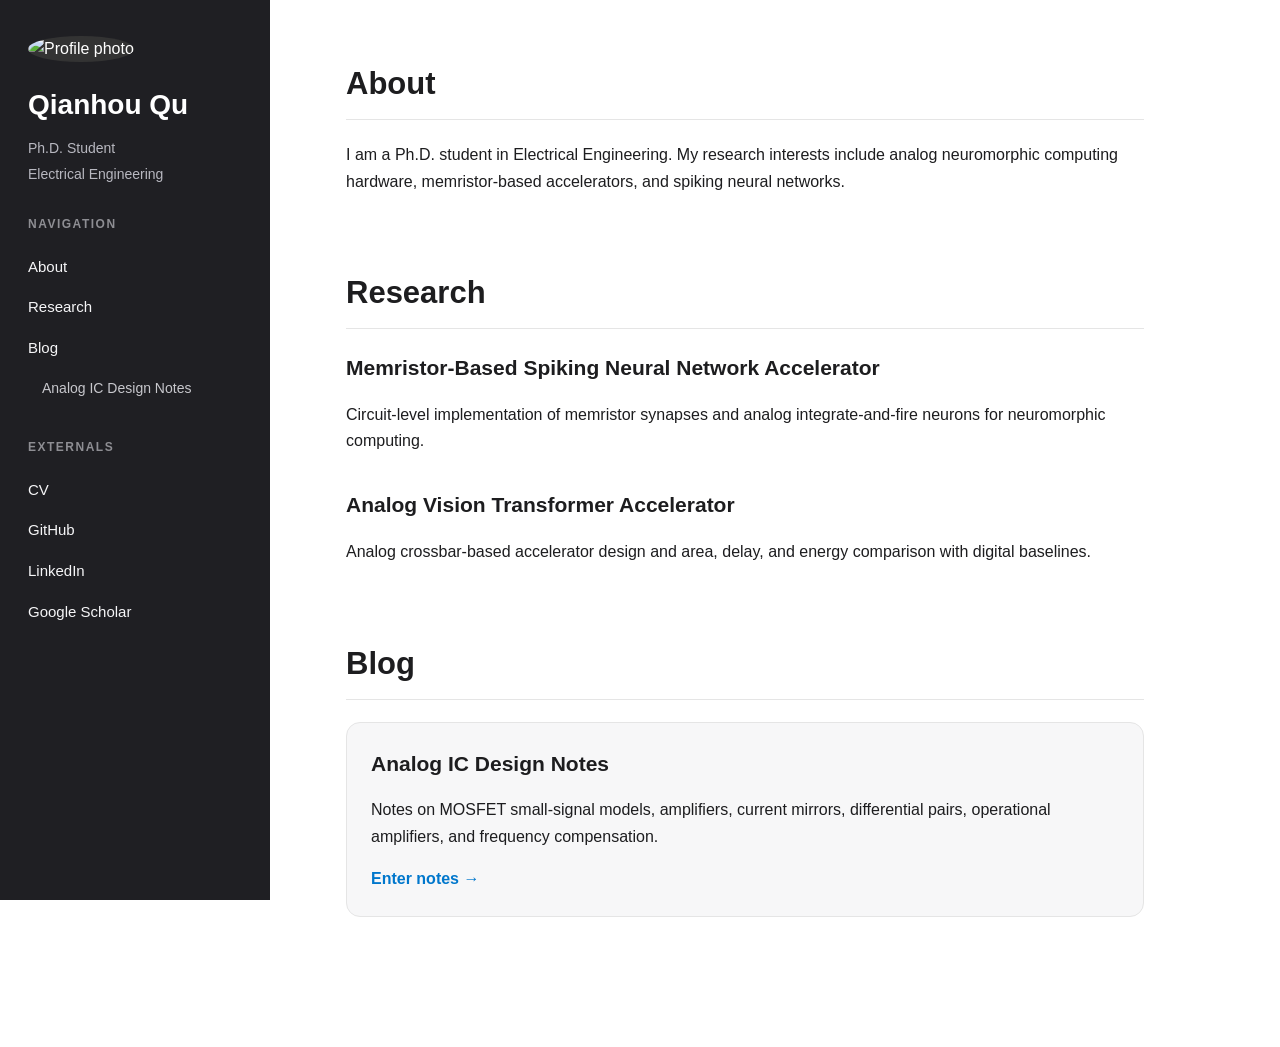
==== index.html @ 6e9bb868 "init personal website" ====
<!DOCTYPE html>
<html lang="en">
<head>
  <meta charset="UTF-8" />
  <meta name="viewport" content="width=device-width, initial-scale=1.0" />

  <title>Qianhou Qu</title>
  <link rel="stylesheet" href="style.css" />
</head>

<body>
  <aside class="sidebar">
    <div class="profile">
      <img src="assets/profile.jpg" alt="Profile photo" class="profile-img" />

      <h1>Qianhou Qu</h1>
      <p class="subtitle">Ph.D. Student</p>
      <p class="subtitle">Electrical Engineering</p>
    </div>

    <nav class="nav">
      <p class="nav-title">NAVIGATION</p>
      <a href="#about">About</a>
      <a href="#research">Research</a>
      <a href="#blog">Blog</a>
      <a class="sub-link" href="blog/analog-ic-design-notes/index.html">
        Analog IC Design Notes
      </a>

      <p class="nav-title">EXTERNALS</p>
      <a href="assets/cv.pdf" target="_blank">CV</a>
      <a href="https://github.com/QQH-code" target="_blank">GitHub</a>
      <a href="#" target="_blank">LinkedIn</a>
      <a href="#" target="_blank">Google Scholar</a>
    </nav>
  </aside>

  <main class="content">
    <section id="about">
      <h2>About</h2>

      <p>
        I am a Ph.D. student in Electrical Engineering. My research interests include
        analog neuromorphic computing hardware, memristor-based
        accelerators, and spiking neural networks.
      </p>
    </section>

    <section id="research">
      <h2>Research</h2>

      <div class="research-item">
        <h3>Memristor-Based Spiking Neural Network Accelerator</h3>
        <p>
          Circuit-level implementation of memristor synapses and analog integrate-and-fire
          neurons for neuromorphic computing.
        </p>
      </div>

      <div class="research-item">
        <h3>Analog Vision Transformer Accelerator</h3>
        <p>
          Analog crossbar-based accelerator design and area, delay, and energy comparison
          with digital baselines.
        </p>
      </div>
    </section>

    <section id="blog">
      <h2>Blog</h2>

      <div class="blog-card">
        <h3>Analog IC Design Notes</h3>
        <p>
          Notes on MOSFET small-signal models, amplifiers, current mirrors,
          differential pairs, operational amplifiers, and frequency compensation.
        </p>
        <a href="blog/analog-ic-design-notes/index.html">Enter notes →</a>
      </div>
    </section>
  </main>
</body>
</html>
---- style.css ----
:root {
  --sidebar-width: 270px;
  --sidebar-bg: #1f1f23;
  --main-bg: #ffffff;
  --text-main: #1d1d1f;
  --accent: #0077cc;
  --border: #e5e5e5;
  --card-bg: #f7f7f8;
}

* {
  box-sizing: border-box;
}

html {
  scroll-behavior: smooth;
}

body {
  margin: 0;
  font-family: -apple-system, BlinkMacSystemFont, "Inter", "Segoe UI", sans-serif;
  color: var(--text-main);
  background: var(--main-bg);
  line-height: 1.65;
}

.sidebar {
  position: fixed;
  top: 0;
  left: 0;
  width: var(--sidebar-width);
  height: 100vh;
  padding: 36px 28px;
  background: var(--sidebar-bg);
  color: white;
  overflow-y: auto;
}

.profile-img {
  width: 135px;
  height: 135px;
  object-fit: cover;
  border-radius: 50%;
  margin-bottom: 20px;
  background: #333;
}

.profile h1 {
  font-size: 28px;
  margin: 0 0 8px;
}

.subtitle {
  margin: 3px 0;
  color: #b8b8c0;
  font-size: 14px;
}

.nav {
  display: flex;
  flex-direction: column;
  gap: 8px;
}

.nav-title {
  margin: 26px 0 8px;
  font-size: 12px;
  letter-spacing: 1.5px;
  color: #8e8e93;
  font-weight: 700;
}

.nav a {
  color: #f5f5f7;
  text-decoration: none;
  font-size: 15px;
  padding: 4px 0;
}

.nav a:hover {
  color: var(--accent);
}

.nav .sub-link {
  padding-left: 14px;
  font-size: 14px;
  color: #c7c7cc;
}

.content {
  margin-left: var(--sidebar-width);
  max-width: 950px;
  padding: 58px 76px;
}

section {
  margin-bottom: 72px;
}

h2 {
  font-size: 31px;
  margin: 0 0 22px;
  border-bottom: 1px solid var(--border);
  padding-bottom: 10px;
}

h3 {
  font-size: 21px;
  margin: 0 0 8px;
}

p {
  font-size: 16px;
}

a {
  color: var(--accent);
}

.research-item {
  margin-bottom: 34px;
}

.blog-card {
  margin-top: 22px;
  padding: 24px;
  background: var(--card-bg);
  border-radius: 14px;
  border: 1px solid var(--border);
}

.blog-card a {
  font-weight: 600;
  text-decoration: none;
}

@media (max-width: 850px) {
  .sidebar {
    position: relative;
    width: 100%;
    height: auto;
  }

  .content {
    margin-left: 0;
    padding: 34px 24px;
  }
}
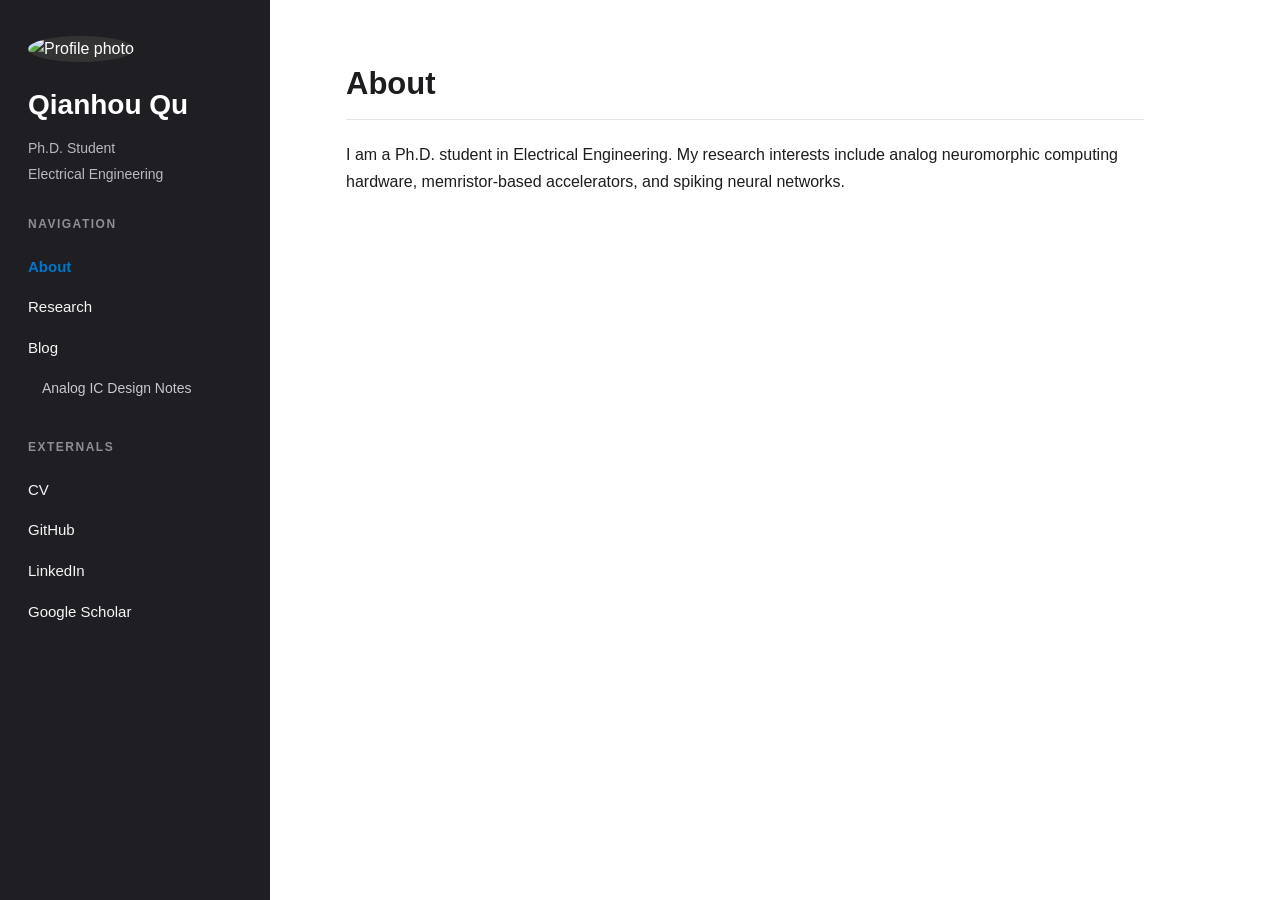
==== commit 33cde061: "change homepage to tab layout" ====
--- a/index.html
+++ b/index.html
@@ -20,9 +20,9 @@
 
     <nav class="nav">
       <p class="nav-title">NAVIGATION</p>
-      <a href="#about">About</a>
-      <a href="#research">Research</a>
-      <a href="#blog">Blog</a>
+      <a href="#about" class="tab-link active" data-tab="about">About</a>
+      <a href="#research" class="tab-link" data-tab="research">Research</a>
+      <a href="#blog" class="tab-link" data-tab="blog">Blog</a>
       <a class="sub-link" href="blog/analog-ic-design-notes/index.html">
         Analog IC Design Notes
       </a>
@@ -36,7 +36,7 @@
   </aside>
 
   <main class="content">
-    <section id="about">
+    <section id="about" class="page-section active">
       <h2>About</h2>
 
       <p>
@@ -46,7 +46,7 @@
       </p>
     </section>
 
-    <section id="research">
+    <section id="research" class="page-section">
       <h2>Research</h2>
 
       <div class="research-item">
@@ -66,7 +66,7 @@
       </div>
     </section>
 
-    <section id="blog">
+    <section id="blog" class="page-section">
       <h2>Blog</h2>
 
       <div class="blog-card">
@@ -79,5 +79,54 @@
       </div>
     </section>
   </main>
+<script>
+  const tabLinks = document.querySelectorAll(".tab-link");
+  const sections = document.querySelectorAll(".page-section");
+
+  function showTab(tabId) {
+    sections.forEach(section => {
+      section.classList.remove("active");
+    });
+
+    tabLinks.forEach(link => {
+      link.classList.remove("active");
+    });
+
+    const targetSection = document.getElementById(tabId);
+    const targetLink = document.querySelector(`.tab-link[data-tab="${tabId}"]`);
+
+    if (targetSection) {
+      targetSection.classList.add("active");
+    }
+
+    if (targetLink) {
+      targetLink.classList.add("active");
+    }
+  }
+
+  tabLinks.forEach(link => {
+    link.addEventListener("click", event => {
+      event.preventDefault();
+
+      const tabId = link.getAttribute("data-tab");
+      showTab(tabId);
+
+      history.pushState(null, "", `#${tabId}`);
+    });
+  });
+
+  const initialTab = window.location.hash.replace("#", "") || "about";
+
+  if (document.getElementById(initialTab)) {
+    showTab(initialTab);
+  } else {
+    showTab("about");
+  }
+
+  window.addEventListener("popstate", () => {
+    const tabId = window.location.hash.replace("#", "") || "about";
+    showTab(tabId);
+  });
+</script>
 </body>
 </html>
--- a/style.css
+++ b/style.css
@@ -134,6 +134,19 @@
   text-decoration: none;
 }
 
+.page-section {
+  display: none;
+}
+
+.page-section.active {
+  display: block;
+}
+
+.nav a.active {
+  color: var(--accent);
+  font-weight: 700;
+}
+
 @media (max-width: 850px) {
   .sidebar {
     position: relative;
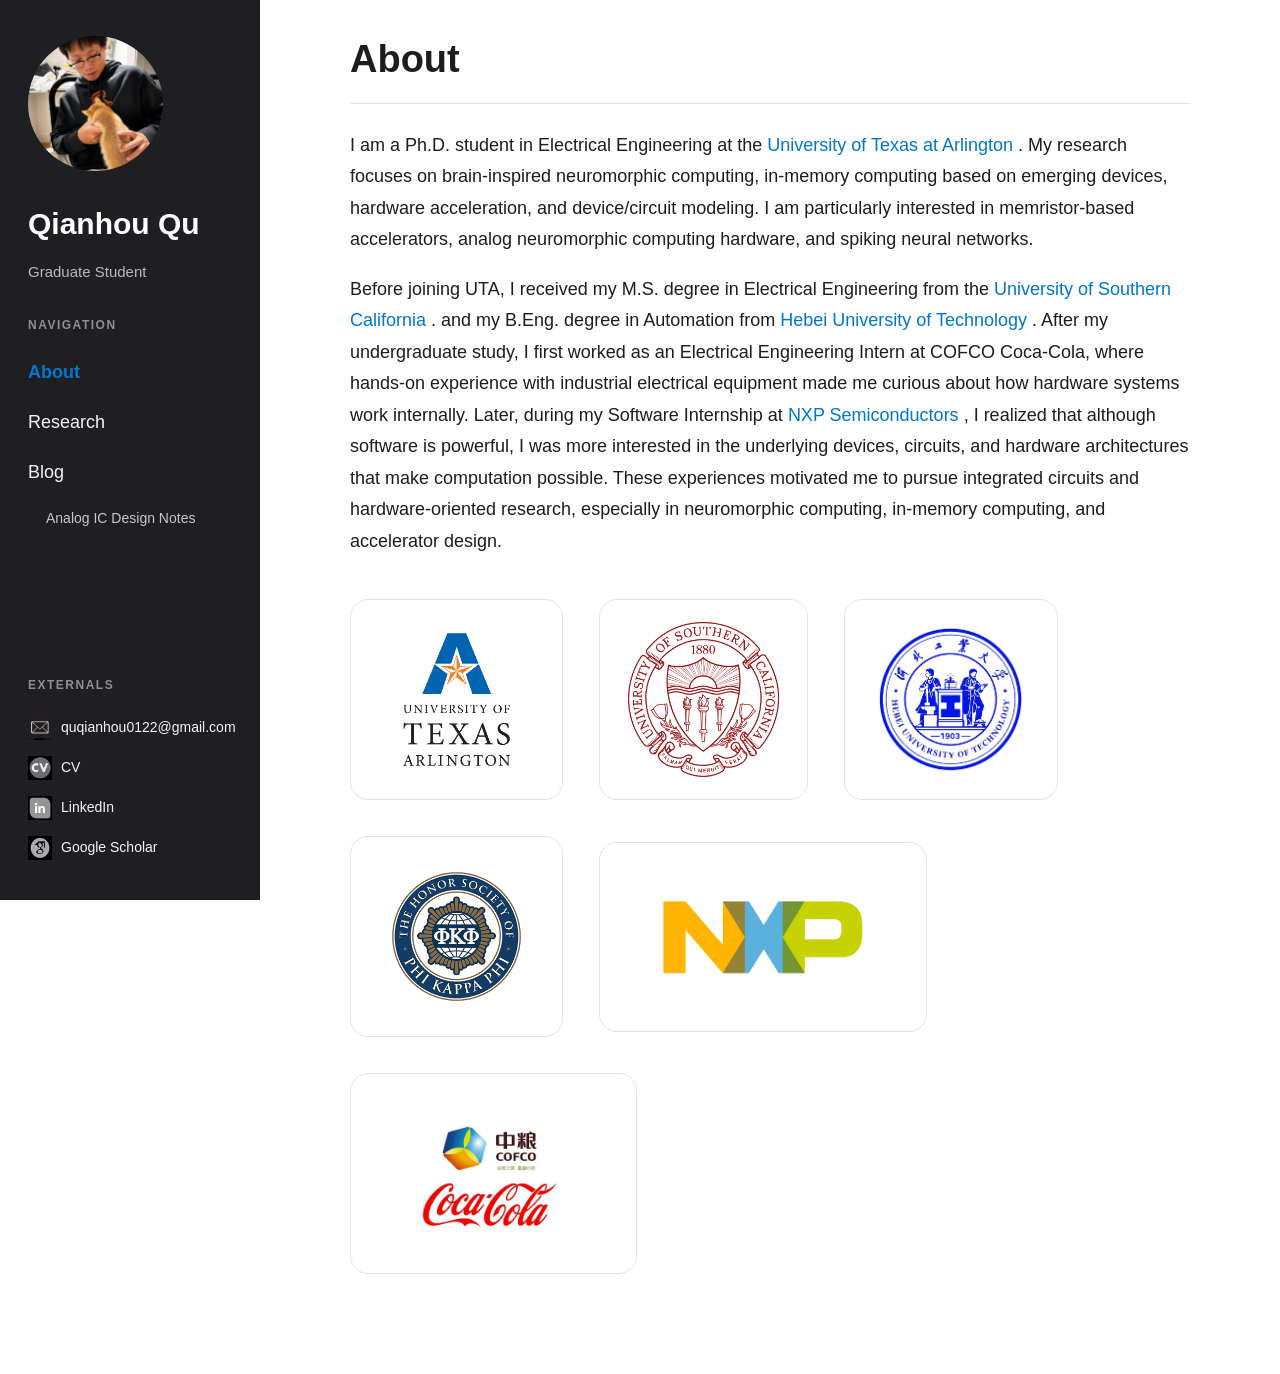
==== commit 7fd580c2: "update personal website" ====
--- a/index.html
+++ b/index.html
@@ -11,11 +11,10 @@
 <body>
   <aside class="sidebar">
     <div class="profile">
-      <img src="assets/profile.jpg" alt="Profile photo" class="profile-img" />
+      <img src="assets/profile.png" alt="Profile photo" class="profile-img" />
 
       <h1>Qianhou Qu</h1>
-      <p class="subtitle">Ph.D. Student</p>
-      <p class="subtitle">Electrical Engineering</p>
+      <p class="subtitle">Graduate Student</p>
     </div>
 
     <nav class="nav">
@@ -27,23 +26,89 @@
         Analog IC Design Notes
       </a>
 
-      <p class="nav-title">EXTERNALS</p>
-      <a href="assets/cv.pdf" target="_blank">CV</a>
-      <a href="https://github.com/QQH-code" target="_blank">GitHub</a>
-      <a href="#" target="_blank">LinkedIn</a>
-      <a href="#" target="_blank">Google Scholar</a>
+        <p class="nav-title external-title">EXTERNALS</p>
+
+        <a class="external-link email-link" href="mailto:quqianhou0122@gmail.com">
+        <img src="assets/mail.avif" alt="Email icon" class="external-icon" />
+        <span class="email-text">quqianhou0122@gmail.com</span>
+        </a>
+
+        <a class="external-link" href="assets/cv.pdf" target="_blank" rel="noopener noreferrer">
+        <img src="assets/cv.png" alt="CV icon" class="external-icon" />
+        <span>CV</span>
+        </a>
+
+        <a class="external-link" href="https://www.linkedin.com/in/qianhou-qu-461689366" target="_blank" rel="noopener noreferrer">
+        <img src="assets/linkedin.png" alt="LinkedIn icon" class="external-icon" />
+        <span>LinkedIn</span>
+        </a>
+
+        <a class="external-link" href="https://scholar.google.com/citations?user=DLuZVksAAAAJ&hl=en" target="_blank" rel="noopener noreferrer">
+        <img src="assets/google-scholar.png" alt="Google Scholar icon" class="external-icon" />
+        <span>Google Scholar</span>
+        </a>
     </nav>
   </aside>
 
   <main class="content">
     <section id="about" class="page-section active">
-      <h2>About</h2>
-
-      <p>
-        I am a Ph.D. student in Electrical Engineering. My research interests include
-        analog neuromorphic computing hardware, memristor-based
-        accelerators, and spiking neural networks.
-      </p>
+    <h2>About</h2>
+
+    <p>
+        I am a Ph.D. student in Electrical Engineering at the
+        <a href="https://www.uta.edu/" target="_blank" rel="noopener noreferrer">
+        University of Texas at Arlington
+        </a>. My research focuses on brain-inspired neuromorphic computing, in-memory computing
+        based on emerging devices, hardware acceleration, and device/circuit modeling.
+        I am particularly interested in memristor-based accelerators, analog neuromorphic
+        computing hardware, and spiking neural networks.
+    </p>
+
+    <p>
+        Before joining UTA, I received my M.S. degree in Electrical Engineering from the
+        <a href="https://minghsiehece.usc.edu/" target="_blank" rel="noopener noreferrer">
+        University of Southern California
+        </a>. and my B.Eng. degree in Automation from
+        <a href="https://www.hebut.edu.cn/" target="_blank" rel="noopener noreferrer">
+        Hebei University of Technology
+        </a>. After my undergraduate study, I first worked as an Electrical Engineering
+        Intern at COFCO Coca-Cola, where hands-on experience with industrial electrical
+        equipment made me curious about how hardware systems work internally. Later, during
+        my Software Internship at
+        <a href="https://www.nxp.com/" target="_blank" rel="noopener noreferrer">
+        NXP Semiconductors
+        </a>, I realized that although software is powerful, I was more interested in the
+        underlying devices, circuits, and hardware architectures that make computation
+        possible. These experiences motivated me to pursue integrated circuits and
+        hardware-oriented research, especially in neuromorphic computing, in-memory
+        computing, and accelerator design.
+    </p>
+
+    <div class="school-logos">
+        <a href="https://www.uta.edu/" target="_blank" rel="noopener noreferrer">
+            <img src="assets/uta-logo.png" alt="University of Texas at Arlington logo" />
+        </a>
+
+        <a href="https://minghsiehece.usc.edu/" target="_blank" rel="noopener noreferrer">
+            <img src="assets/usc-logo.png" alt="University of Southern California logo" />
+        </a>
+
+        <a href="https://www.hebut.edu.cn/" target="_blank" rel="noopener noreferrer">
+            <img src="assets/hebut-logo.png" alt="Hebei University of Technology logo" />
+        </a>
+
+        <a href="https://www.phikappaphi.org/" target="_blank" rel="noopener noreferrer">
+            <img src="assets/pkp.png" alt="Phi Kappa Phi logo" />
+        </a>
+
+        <a href="https://www.nxp.com/" target="_blank" rel="noopener noreferrer">
+            <img src="assets/nxp.avif" alt="NXP Semiconductors logo" />
+        </a>
+
+        <a href="#" target="_blank" rel="noopener noreferrer">
+            <img src="assets/cola.jpeg" alt="COFCO Coca-Cola logo" />
+        </a>
+    </div>
     </section>
 
     <section id="research" class="page-section">
@@ -83,7 +148,18 @@
   const tabLinks = document.querySelectorAll(".tab-link");
   const sections = document.querySelectorAll(".page-section");
 
-  function showTab(tabId) {
+  const tabOrder = ["about", "research", "blog"];
+  let currentTab = window.location.hash.replace("#", "") || "about";
+  let isSwitching = false;
+
+  let scrollBuffer = 0;
+  const scrollThreshold = 1220;
+
+  function showTab(tabId, resetScroll = true) {
+    if (!tabOrder.includes(tabId)) {
+      tabId = "about";
+    }
+
     sections.forEach(section => {
       section.classList.remove("active");
     });
@@ -102,6 +178,16 @@
     if (targetLink) {
       targetLink.classList.add("active");
     }
+
+    currentTab = tabId;
+    history.pushState(null, "", `#${tabId}`);
+
+    if (resetScroll) {
+      window.scrollTo({
+        top: 0,
+        behavior: "smooth"
+      });
+    }
   }
 
   tabLinks.forEach(link => {
@@ -109,24 +195,100 @@
       event.preventDefault();
 
       const tabId = link.getAttribute("data-tab");
-      showTab(tabId);
-
-      history.pushState(null, "", `#${tabId}`);
+      showTab(tabId, true);
     });
   });
 
-  const initialTab = window.location.hash.replace("#", "") || "about";
-
-  if (document.getElementById(initialTab)) {
-    showTab(initialTab);
-  } else {
-    showTab("about");
-  }
+  function isAtPageBottom() {
+    return window.innerHeight + window.scrollY >= document.documentElement.scrollHeight - 5;
+  }
+
+  function isAtPageTop() {
+    return window.scrollY <= 5;
+  }
+
+  function switchToNextTab() {
+    const currentIndex = tabOrder.indexOf(currentTab);
+
+    if (currentIndex < tabOrder.length - 1) {
+      showTab(tabOrder[currentIndex + 1], true);
+    }
+  }
+
+  function switchToPreviousTab() {
+    const currentIndex = tabOrder.indexOf(currentTab);
+
+    if (currentIndex > 0) {
+      showTab(tabOrder[currentIndex - 1], false);
+
+      setTimeout(() => {
+        window.scrollTo({
+          top: document.documentElement.scrollHeight,
+          behavior: "smooth"
+        });
+      }, 50);
+    }
+  }
+
+    window.addEventListener(
+    "wheel",
+    event => {
+        if (isSwitching) return;
+
+        const scrollingDown = event.deltaY > 0;
+        const scrollingUp = event.deltaY < 0;
+
+        if (scrollingDown && isAtPageBottom()) {
+        const currentIndex = tabOrder.indexOf(currentTab);
+
+        if (currentIndex < tabOrder.length - 1) {
+            event.preventDefault();
+
+            scrollBuffer += Math.abs(event.deltaY);
+
+            if (scrollBuffer >= scrollThreshold) {
+            isSwitching = true;
+            scrollBuffer = 0;
+
+            switchToNextTab();
+
+            setTimeout(() => {
+                isSwitching = false;
+            }, 1000);
+            }
+        }
+        } else if (scrollingUp && isAtPageTop()) {
+        const currentIndex = tabOrder.indexOf(currentTab);
+
+        if (currentIndex > 0) {
+            event.preventDefault();
+
+            scrollBuffer += Math.abs(event.deltaY);
+
+            if (scrollBuffer >= scrollThreshold) {
+            isSwitching = true;
+            scrollBuffer = 0;
+
+            switchToPreviousTab();
+
+            setTimeout(() => {
+                isSwitching = false;
+            }, 1000);
+            }
+        }
+        } else {
+        scrollBuffer = 0;
+        }
+    },
+    { passive: false }
+    );
 
   window.addEventListener("popstate", () => {
     const tabId = window.location.hash.replace("#", "") || "about";
-    showTab(tabId);
+    showTab(tabId, true);
   });
+
+  showTab(currentTab, false);
 </script>
 </body>
 </html>
--- a/style.css
+++ b/style.css
@@ -1,5 +1,5 @@
 :root {
-  --sidebar-width: 270px;
+  --sidebar-width: 260px;
   --sidebar-bg: #1f1f23;
   --main-bg: #ffffff;
   --text-main: #1d1d1f;
@@ -34,6 +34,9 @@
   background: var(--sidebar-bg);
   color: white;
   overflow-y: auto;
+
+  display: flex;
+  flex-direction: column;
 }
 
 .profile-img {
@@ -46,20 +49,21 @@
 }
 
 .profile h1 {
-  font-size: 28px;
-  margin: 0 0 8px;
+  font-size: 30px;
+  margin: 0 0 10px;
 }
 
 .subtitle {
-  margin: 3px 0;
+  margin: 4px 0;
   color: #b8b8c0;
-  font-size: 14px;
+  font-size: 15px;
 }
 
 .nav {
   display: flex;
   flex-direction: column;
   gap: 8px;
+  flex: 1;
 }
 
 .nav-title {
@@ -70,11 +74,15 @@
   font-weight: 700;
 }
 
+.external-title {
+  margin-top: auto;
+}
+
 .nav a {
   color: #f5f5f7;
   text-decoration: none;
-  font-size: 15px;
-  padding: 4px 0;
+  font-size: 18px;
+  padding: 6px 0;
 }
 
 .nav a:hover {
@@ -82,15 +90,30 @@
 }
 
 .nav .sub-link {
-  padding-left: 14px;
+  padding-left: 18px;
   font-size: 14px;
   color: #c7c7cc;
 }
 
+.nav a.external-link {
+  display: flex;
+  align-items: center;
+  gap: 9px;
+  font-size: 14px;
+  padding: 4px 0;
+}
+
+.external-icon {
+  width: 24px;
+  height: 24px;
+  object-fit: contain;
+  flex-shrink: 0;
+}
+
 .content {
   margin-left: var(--sidebar-width);
-  max-width: 950px;
-  padding: 58px 76px;
+  max-width: 1200px;
+  padding: 28px 90px;
 }
 
 section {
@@ -98,23 +121,25 @@
 }
 
 h2 {
-  font-size: 31px;
-  margin: 0 0 22px;
+  font-size: 38px;
+  margin: 0 0 26px;
   border-bottom: 1px solid var(--border);
-  padding-bottom: 10px;
+  padding-bottom: 12px;
 }
 
 h3 {
-  font-size: 21px;
-  margin: 0 0 8px;
+  font-size: 25px;
+  margin: 0 0 10px;
 }
 
 p {
-  font-size: 16px;
+  font-size: 18px;
+  line-height: 1.75;
 }
 
 a {
   color: var(--accent);
+  text-decoration: none;
 }
 
 .research-item {
@@ -140,6 +165,19 @@
 
 .page-section.active {
   display: block;
+  animation: sectionFadeIn 0.45s ease;
+}
+
+@keyframes sectionFadeIn {
+  from {
+    opacity: 0;
+    transform: translateY(18px);
+  }
+
+  to {
+    opacity: 1;
+    transform: translateY(0);
+  }
 }
 
 .nav a.active {
@@ -158,4 +196,33 @@
     margin-left: 0;
     padding: 34px 24px;
   }
-}+}
+.school-logos {
+  display: flex;
+  align-items: center;
+  gap: 36px;
+  margin-top: 42px;
+  flex-wrap: wrap;
+}
+
+.school-logos a {
+  display: inline-flex;
+  align-items: center;
+  justify-content: center;
+  padding: 22px 28px;
+  background: #ffffff;
+  border: 1px solid var(--border);
+  border-radius: 18px;
+  transition: transform 0.2s ease, box-shadow 0.2s ease;
+}
+
+.school-logos a:hover {
+  transform: translateY(-3px);
+  box-shadow: 0 8px 22px rgba(0, 0, 0, 0.08);
+}
+
+.school-logos img {
+  max-width: 270px;
+  max-height: 155px;
+  object-fit: contain;
+}
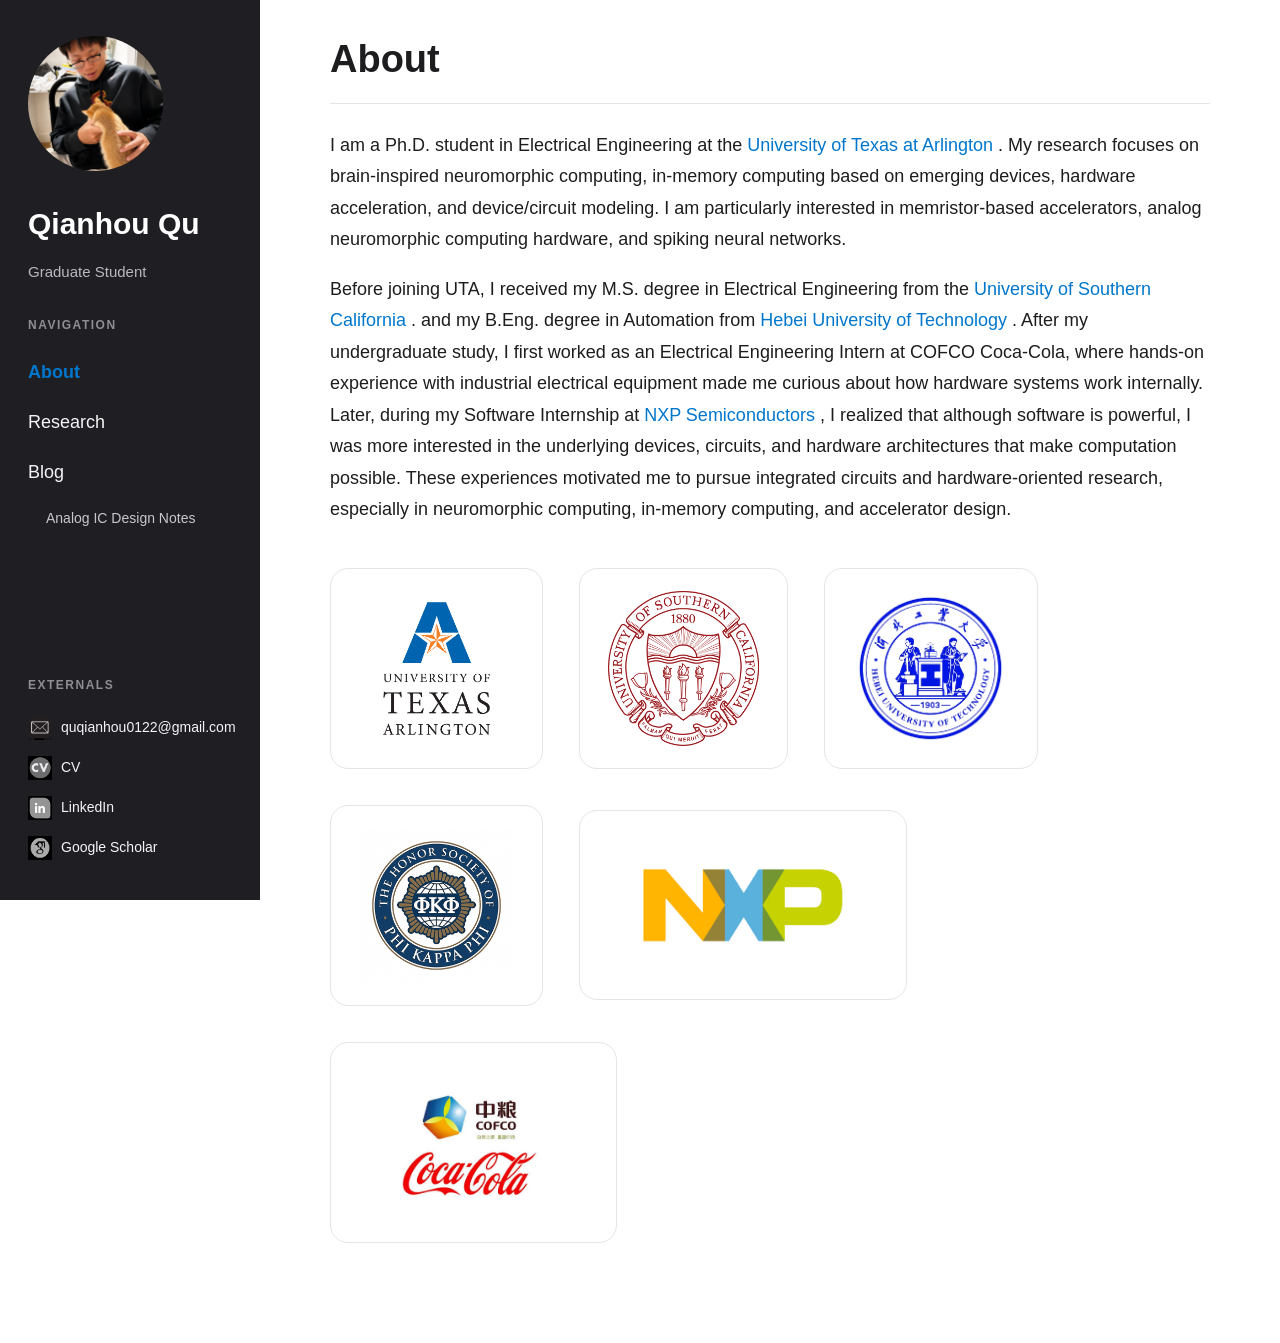
==== commit 34aa2baf: "update research publications" ====
--- a/index.html
+++ b/index.html
@@ -3,6 +3,16 @@
 <head>
   <meta charset="UTF-8" />
   <meta name="viewport" content="width=device-width, initial-scale=1.0" />
+
+  <!-- Google tag (gtag.js) -->
+  <script async src="https://www.googletagmanager.com/gtag/js?id=G-CQSM8P7JH0"></script>
+  <script>
+    window.dataLayer = window.dataLayer || [];
+    function gtag(){dataLayer.push(arguments);}
+    gtag("js", new Date());
+
+    gtag("config", "G-CQSM8P7JH0");
+  </script>
 
   <title>Qianhou Qu</title>
   <link rel="stylesheet" href="style.css" />
@@ -112,23 +122,220 @@
     </section>
 
     <section id="research" class="page-section">
-      <h2>Research</h2>
-
-      <div class="research-item">
-        <h3>Memristor-Based Spiking Neural Network Accelerator</h3>
-        <p>
-          Circuit-level implementation of memristor synapses and analog integrate-and-fire
-          neurons for neuromorphic computing.
-        </p>
-      </div>
-
-      <div class="research-item">
-        <h3>Analog Vision Transformer Accelerator</h3>
-        <p>
-          Analog crossbar-based accelerator design and area, delay, and energy comparison
-          with digital baselines.
-        </p>
-      </div>
+    <h2>Research</h2>
+    <article class="paper-card">
+    <div class="paper-gallery">
+        <div class="paper-gallery-track">
+        <img
+            src="assets/jetc1.png"
+            alt="JETC under-review paper figure 1"
+        />
+
+        <img
+            src="assets/jetc2.png"
+            alt="JETC under-review paper figure 2"
+        />
+
+        <img
+            src="assets/jetc3.png"
+            alt="JETC under-review paper figure 3"
+        />
+
+        <img
+            src="assets/jetc4.png"
+            alt="JETC under-review paper figure 4"
+        />
+        </div>
+    </div>
+
+    <div class="paper-info">
+        <h3>Compact and Energy-Efficient Memristive Spiking Neuromorphic Accelerator for Bio-inspired Interception Tasks</h3>
+
+        <p class="paper-authors">
+        <strong>Qianhou Qu</strong>,
+        Sheng Lu,
+        Sungyong Jung,
+        Qilian Liang,
+        and Chenyun Pan
+        </p>
+
+        <div class="paper-links">
+        <div class="paper-link-row">
+            <a href="https://arxiv.org/pdf/2605.31141" target="_blank" rel="noopener noreferrer">
+            Paper
+            </a>
+            <span class="paper-venue">Under Review</span>
+        </div>
+        </div>
+
+        <p class="paper-summary">
+        This work presents a compact and energy-efficient memristive spiking neuromorphic
+        accelerator for bio-inspired interception tasks. The design maps a 4-30-1 spiking
+        neural network onto 1T1R memristor crossbars for in-memory synaptic computation,
+        while a separated input and membrane-node integrate-and-fire neuron is developed
+        to improve temporal integration fidelity during array-interfaced operation. The
+        accelerator is implemented and evaluated at the circuit level using the SkyWater
+        SKY130 PDK, demonstrating reliable spike-based inference, strong agreement with
+        the software SNN baseline, and efficient real-time interception performance.
+        </p>
+    </div>
+    </article>
+    <article class="paper-card">
+    <div class="paper-gallery">
+        <div class="paper-gallery-track">
+        <img
+            src="assets/dcas1.png"
+            alt="DCAS paper figure 1"
+        />
+
+        <img
+            src="assets/dcas2.png"
+            alt="DCAS paper figure 2"
+        />
+
+        <img
+            src="assets/dcas3.png"
+            alt="DCAS paper figure 3"
+        />
+        </div>
+    </div>
+
+    <div class="paper-info">
+        <h3>Memristor-Based Spiking Neural Network Accelerator for Bio-inspired Interception Task</h3>
+
+        <p class="paper-authors">
+        <strong>Qianhou Qu</strong>,
+        Sheng Lu,
+        Liuting Shang,
+        Jaihan Utailawon,
+        Sungyong Jung,
+        Qilian Liang,
+        and Chenyun Pan
+        </p>
+
+        <div class="paper-links">
+        <div class="paper-link-row">
+            <a href="https://ieeexplore.ieee.org/abstract/document/11544446" target="_blank" rel="noopener noreferrer">
+            Paper
+            </a>
+            <span class="paper-venue">19th IEEE Dallas Circuits and Systems Conference (DCAS 2026)</span>
+        </div>
+        </div>
+
+        <p class="paper-summary">
+        This work presents an analog memristor-based spiking neural network accelerator
+        for a bio-inspired interception task. The accelerator integrates memristor
+        crossbar-based in-memory synaptic computation with analog integrate-and-fire
+        neuron circuits to support asynchronous event-driven inference. The system is
+        evaluated on a predator-prey tracking task, where the circuit-level inference
+        closely matches ideal software inference. Compared with a 5 nm digital SNN
+        accelerator baseline, the proposed analog design demonstrates lower energy
+        consumption and reduced delay, showing the potential of memristor-based
+        neuromorphic hardware for efficient real-time edge intelligence.
+        </p>
+    </div>
+    </article>
+    <article class="paper-card">
+        <div class="paper-gallery">
+        <div class="paper-gallery-track">
+            <img
+            src="assets/eci1.png"
+            alt="Memristor-based spiking neural network accelerator figure 1"
+            />
+
+            <img
+            src="assets/eci2.png"
+            alt="Memristor-based spiking neural network accelerator figure 2"
+            />
+
+            <img
+            src="assets/eci3.png"
+            alt="Memristor-based spiking neural network accelerator figure 3"
+            />
+        </div>
+        </div>
+
+        <div class="paper-info">
+        <h3>Memristor-Based Spiking Neural Network Accelerator for Neuromorphic Computing</h3>
+
+        <p class="paper-authors">
+            <strong>Qianhou Qu</strong> and Chenyun Pan
+        </p>
+
+        <p class="paper-links">
+            <a href="https://drive.google.com/file/d/1Hs8uimeR4rVVdFHfT37CyH-bxT-e_7J1/view" target="_blank" rel="noopener noreferrer">Paper</a>
+            <span class="paper-venue">2026 Energy Consequences of Information Workshop</span>
+        </p>
+
+        <p class="paper-summary">
+            This work develops a memristor-based spiking neural network accelerator for
+            reinforcement learning driven neuromorphic computing. A reinforcement learning
+            framework is used to train the spiking neural network for task-oriented decision
+            making, while the trained synaptic weights are mapped onto memristor crossbars and
+            analog integrate-and-fire neuron circuits. The design demonstrates how reinforcement
+            learning, spiking neural dynamics, and in-memory analog computing can be integrated
+            to build efficient neuromorphic accelerators with advantages in area, delay, and
+            energy consumption.
+        </p>
+        </div>
+    </article>
+
+    <article class="paper-card">
+        <div class="paper-gallery">
+        <div class="paper-gallery-track">
+            <img
+            src="assets/vit1.png"
+            alt="Vision Transformer analog accelerator figure 1"
+            />
+
+            <img
+            src="assets/vit2.png"
+            alt="Vision Transformer analog accelerator figure 2"
+            />
+
+            <img
+            src="assets/vit3.png"
+            alt="Vision Transformer analog accelerator figure 3"
+            />
+        </div>
+        </div>
+
+        <div class="paper-info">
+        <h3>Variation-Aware Memristor-Based Analog Accelerator for Vision Transformer</h3>
+
+        <p class="paper-authors">
+            <strong>Qianhou Qu</strong><sup>1</sup>,
+            Sheng Lu<sup>1</sup>,
+            Liuting Shang<sup>1</sup>,
+            Sungyong Jung<sup>2</sup>,
+            Qilian Liang<sup>1</sup>,
+            and Chenyun Pan<sup>1,*</sup>
+        </p>
+
+        <p class="paper-links">
+            <a href="https://www.mdpi.com/2079-9292/15/5/1116" target="_blank" rel="noopener noreferrer">
+                Paper1: 
+            </a>
+
+            <span class="paper-venue">MDPI Electronics, </span>
+
+            <a href="https://ieeexplore.ieee.org/abstract/document/11244310" target="_blank" rel="noopener noreferrer">
+                Paper2: 
+            </a>
+
+            <span class="paper-venue">2025 IEEE International Midwest Symposium on Circuits and Systems (MWSCAS)</span>
+        </p>
+
+        <p class="paper-summary">
+            This work presents a variation-aware memristor-based analog accelerator for
+            Vision Transformer inference. It uses analog in-memory computing to accelerate
+            matrix operations and evaluates the design from the perspectives of area, delay,
+            energy, and device-level variation. The study focuses on improving hardware
+            efficiency for Transformer workloads while considering practical non-idealities
+            in emerging-device-based analog computing systems.
+        </p>
+        </div>
+    </article>
     </section>
 
     <section id="blog" class="page-section">
--- a/style.css
+++ b/style.css
@@ -112,8 +112,9 @@
 
 .content {
   margin-left: var(--sidebar-width);
-  max-width: 1200px;
-  padding: 28px 90px;
+  width: calc(100% - var(--sidebar-width));
+  max-width: none;
+  padding: 28px 70px;
 }
 
 section {
@@ -146,6 +147,65 @@
   margin-bottom: 34px;
 }
 
+.paper-card {
+  display: grid;
+  grid-template-columns: 500px 1fr;
+  gap: 40px;
+  align-items: center;
+  margin-bottom: 44px;
+  padding: 26px;
+  background: #ffffff;
+  border: 1px solid var(--border);
+  border-radius: 18px;
+}
+
+.paper-gallery {
+  width: 100%;
+  background: #f7f7f8;
+  border: 1px solid var(--border);
+  border-radius: 14px;
+  overflow-x: auto;
+  overflow-y: hidden;
+  scroll-snap-type: x mandatory;
+}
+
+.paper-gallery-track {
+  display: flex;
+  width: 100%;
+}
+
+.paper-gallery-track img {
+  flex: 0 0 100%;
+  width: 100%;
+  height: 340px;
+  object-fit: contain;
+  padding: 16px;
+  scroll-snap-align: start;
+}
+
+.paper-info h3 {
+  font-size: 20px;
+  line-height: 1.3;
+  margin: 0 0 12px;
+}
+
+.paper-links {
+  margin: 0 0 14px;
+  font-size: 14px;
+}
+
+.paper-links a {
+  font-weight: 600;
+  color: var(--accent);
+}
+
+.paper-summary {
+  font-size: 14px;
+  line-height: 1.55;
+  margin-top: 0;
+  margin-bottom: 0;
+}
+
 .blog-card {
   margin-top: 22px;
   padding: 24px;
@@ -196,6 +256,17 @@
     margin-left: 0;
     padding: 34px 24px;
   }
+
+  .paper-card {
+    grid-template-columns: 1fr;
+    gap: 22px;
+    padding: 18px;
+  }
+
+  .paper-gallery-track img {
+    height: auto;
+    max-height: 280px;
+  }
 }
 .school-logos {
   display: flex;
